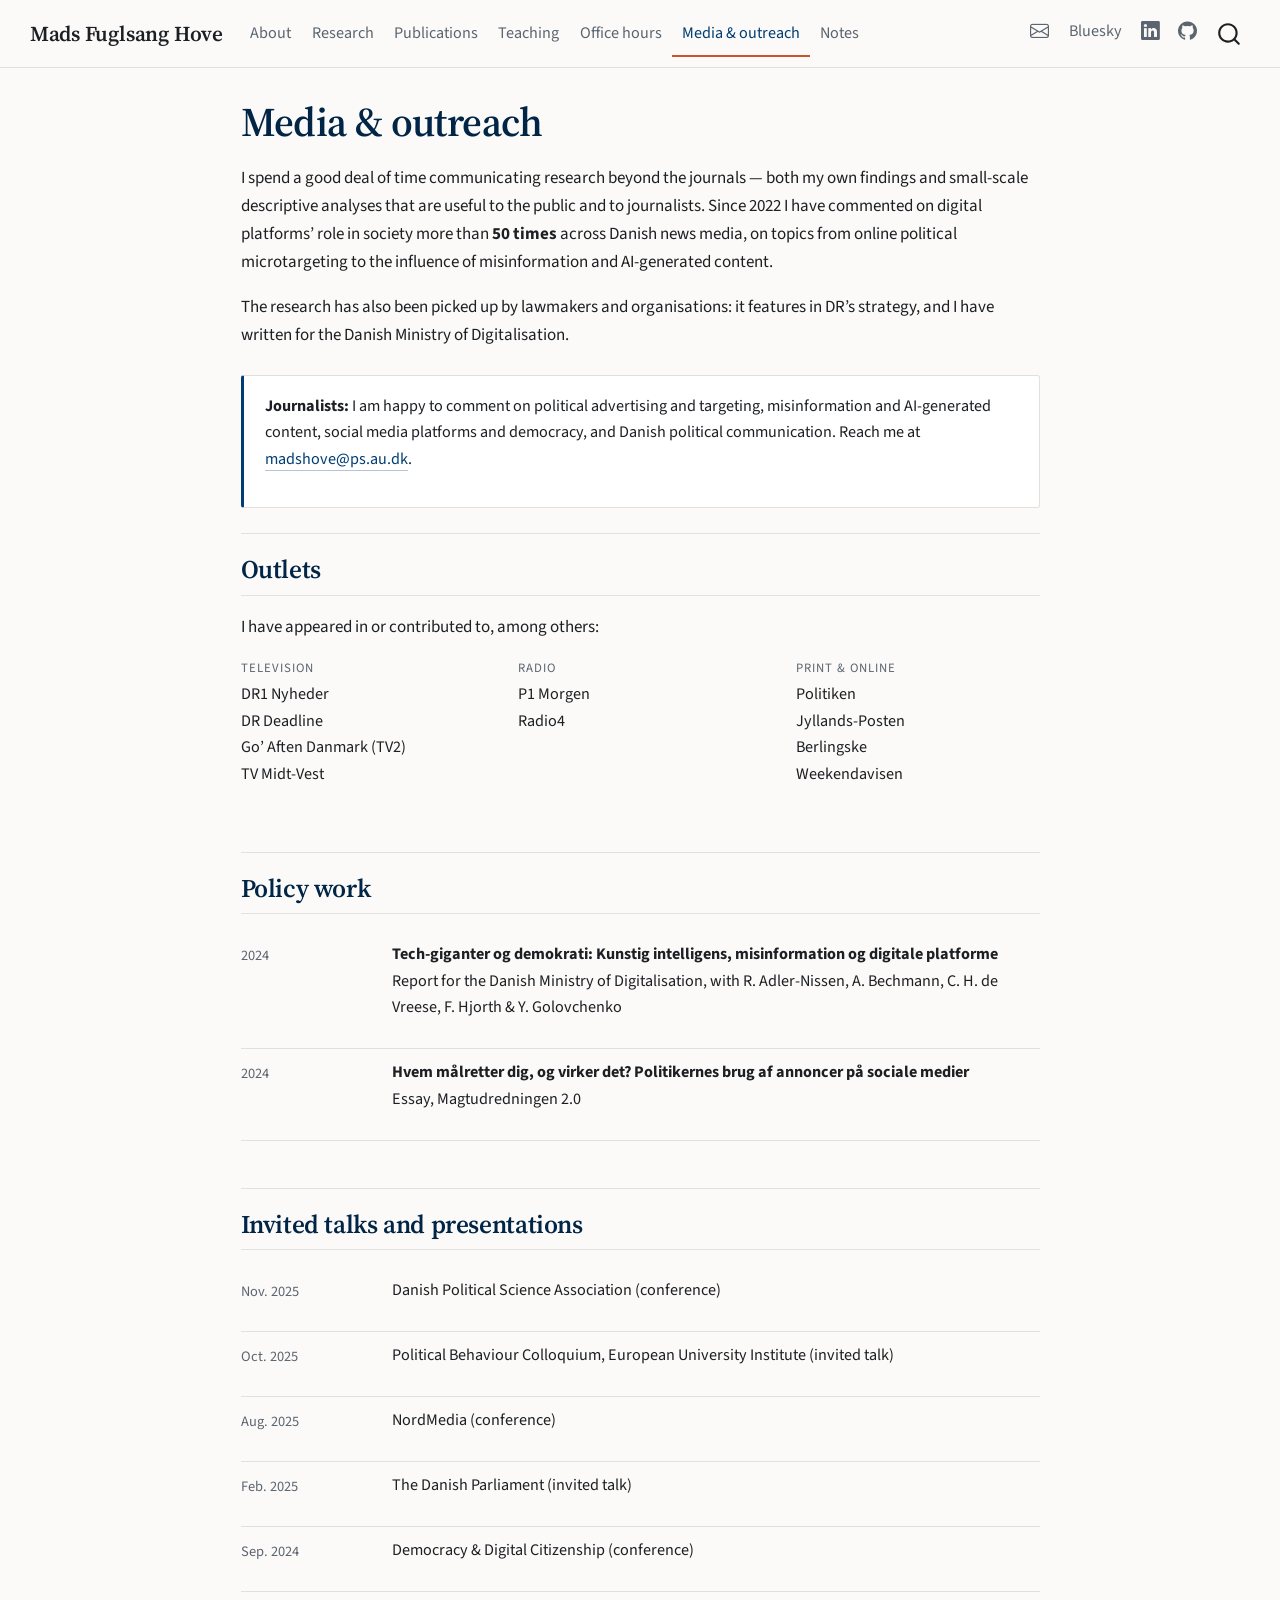
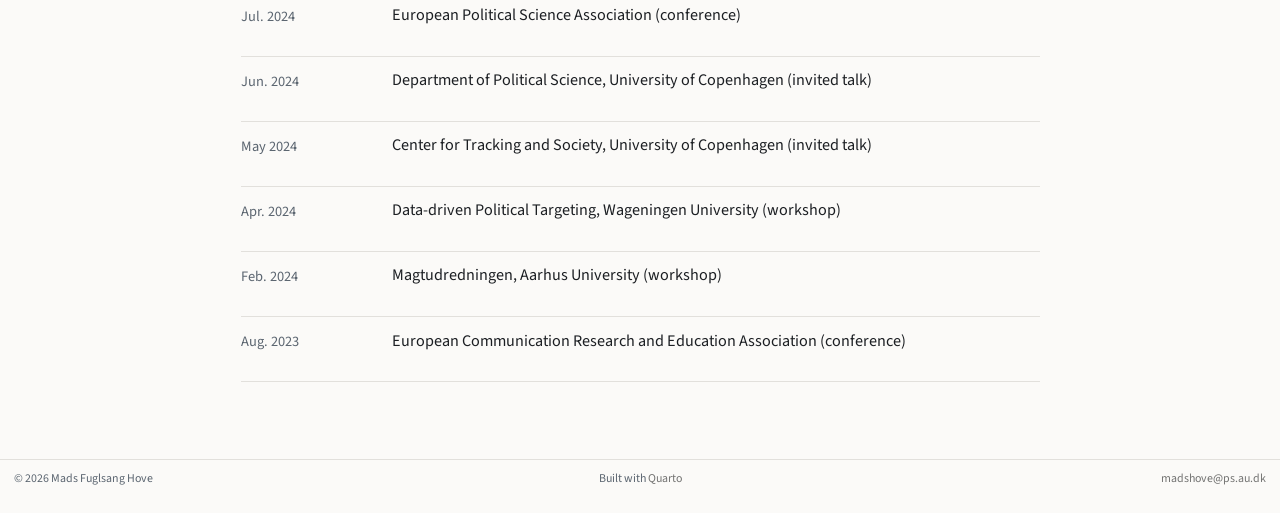
==== media.html @ 94768b64 "Built site for gh-pages" ====
<!DOCTYPE html>
<html xmlns="http://www.w3.org/1999/xhtml" lang="en" xml:lang="en"><head>

<meta charset="utf-8">
<meta name="generator" content="quarto-1.10.18">

<meta name="viewport" content="width=device-width, initial-scale=1.0, user-scalable=yes">


<title>Media &amp; outreach — Mads Fuglsang Hove – Mads Fuglsang Hove</title>
<style>
/* Default styles provided by pandoc.
** See https://pandoc.org/MANUAL.html#variables-for-html for config info.
*/
span.smallcaps{font-variant: small-caps;}
div.columns{display: flex; gap: 1.5em;}
div.column{flex: auto;}
@media screen {
div.columns{gap: min(4vw, 1.5em);}
div.column{overflow-x: auto;}
}
div.hanging-indent{margin-left: 1.5em; text-indent: -1.5em;}
ul.task-list{list-style: none;}
ul.task-list li input[type="checkbox"] {
  width: 0.8em;
  margin: 0 0.8em 0.2em -1em; /* quarto-specific, see https://github.com/quarto-dev/quarto-cli/issues/4556 */ 
  vertical-align: middle;
}
</style>


<script src="site_libs/quarto-nav/quarto-nav.js"></script>
<script src="site_libs/clipboard/clipboard.min.js"></script>
<script src="site_libs/quarto-search/autocomplete.umd.js"></script>
<script src="site_libs/quarto-search/fuse.min.js"></script>
<script src="site_libs/quarto-search/quarto-search.js"></script>
<meta name="quarto:offset" content="./">
<link href="./images/favicon.png" rel="icon" type="image/png">
<script src="site_libs/quarto-html/quarto.js" type="module"></script>
<script src="site_libs/quarto-html/tabsets/tabsets.js" type="module"></script>
<script src="site_libs/quarto-html/popper.min.js"></script>
<script src="site_libs/quarto-html/tippy.umd.min.js"></script>
<script src="site_libs/quarto-html/anchor.min.js"></script>
<link href="site_libs/quarto-html/tippy.css" rel="stylesheet">
<link href="site_libs/quarto-html/quarto-syntax-highlighting-64a204ab8560d761af7679ceaba22944.css" rel="stylesheet" id="quarto-text-highlighting-styles">
<script src="site_libs/bootstrap/bootstrap.min.js"></script>
<link href="site_libs/bootstrap/bootstrap-icons.css" rel="stylesheet">
<link href="site_libs/bootstrap/bootstrap-c7b599bad0e9b92f7ecde0912f3d5318.min.css" rel="stylesheet" append-hash="true" id="quarto-bootstrap" data-mode="light">
<script id="quarto-search-options" type="application/json">{
  "location": "navbar",
  "copy-button": false,
  "collapse-after": 3,
  "panel-placement": "end",
  "type": "overlay",
  "limit": 50,
  "keyboard-shortcut": [
    "f",
    "/",
    "s"
  ],
  "show-item-context": false,
  "language": {
    "search-no-results-text": "No results",
    "search-matching-documents-text": "matching documents",
    "search-copy-link-title": "Copy link to search",
    "search-hide-matches-text": "Hide additional matches",
    "search-more-match-text": "more match in this document",
    "search-more-matches-text": "more matches in this document",
    "search-clear-button-title": "Clear",
    "search-text-placeholder": "",
    "search-detached-cancel-button-title": "Cancel",
    "search-submit-button-title": "Submit",
    "search-label": "Search"
  }
}</script>
<style>html{ scroll-behavior: smooth; }</style>


<meta property="og:title" content="Media &amp; outreach — Mads Fuglsang Hove">
<meta property="og:description" content="Assistant Professor of Political Science at Aarhus University, studying how digital media affects contemporary democracy.">
<meta property="og:site_name" content="Mads Fuglsang Hove">
<meta name="twitter:title" content="Media &amp; outreach — Mads Fuglsang Hove">
<meta name="twitter:description" content="Assistant Professor of Political Science at Aarhus University, studying how digital media affects contemporary democracy.">
<meta name="twitter:card" content="summary">
</head>

<body class="nav-fixed fullcontent quarto-light">

<div id="quarto-search-results"></div>
  <header id="quarto-header" class="headroom fixed-top">
    <nav class="navbar navbar-expand-lg " data-bs-theme="dark">
      <div class="navbar-container container-fluid">
      <div class="navbar-brand-container mx-auto">
    <a class="navbar-brand" href="./index.html">
    <span class="navbar-title">Mads Fuglsang Hove</span>
    </a>
  </div>
            <div id="quarto-search" class="" title="Search"></div>
          <button class="navbar-toggler" type="button" data-bs-toggle="collapse" data-bs-target="#navbarCollapse" aria-controls="navbarCollapse" role="menu" aria-expanded="false" aria-label="Toggle navigation" onclick="if (window.quartoToggleHeadroom) { window.quartoToggleHeadroom(); }">
  <span class="navbar-toggler-icon"></span>
</button>
          <div class="collapse navbar-collapse" id="navbarCollapse">
            <ul class="navbar-nav navbar-nav-scroll me-auto">
  <li class="nav-item">
    <a class="nav-link" href="./index.html"> 
<span class="menu-text">About</span></a>
  </li>  
  <li class="nav-item">
    <a class="nav-link" href="./research.html"> 
<span class="menu-text">Research</span></a>
  </li>  
  <li class="nav-item">
    <a class="nav-link" href="./publications.html"> 
<span class="menu-text">Publications</span></a>
  </li>  
  <li class="nav-item">
    <a class="nav-link" href="./teaching.html"> 
<span class="menu-text">Teaching</span></a>
  </li>  
  <li class="nav-item">
    <a class="nav-link" href="./office-hours.html"> 
<span class="menu-text">Office hours</span></a>
  </li>  
  <li class="nav-item">
    <a class="nav-link active" href="./media.html" aria-current="page"> 
<span class="menu-text">Media &amp; outreach</span></a>
  </li>  
  <li class="nav-item">
    <a class="nav-link" href="./blog/index.html"> 
<span class="menu-text">Notes</span></a>
  </li>  
</ul>
            <ul class="navbar-nav navbar-nav-scroll ms-auto">
  <li class="nav-item compact">
    <a class="nav-link" href="mailto:madshove@ps.au.dk"> <i class="bi bi-envelope" role="img" aria-label="Email">
</i> 
<span class="menu-text"></span></a>
  </li>  
  <li class="nav-item">
    <a class="nav-link" href="https://bsky.app/profile/madshovethy.bsky.social"> 
<span class="menu-text">Bluesky</span></a>
  </li>  
  <li class="nav-item compact">
    <a class="nav-link" href="https://www.linkedin.com/in/mads-hove-0b5337112/"> <i class="bi bi-linkedin" role="img" aria-label="LinkedIn">
</i> 
<span class="menu-text"></span></a>
  </li>  
  <li class="nav-item compact">
    <a class="nav-link" href="https://github.com/madshove-thy"> <i class="bi bi-github" role="img" aria-label="GitHub">
</i> 
<span class="menu-text"></span></a>
  </li>  
</ul>
          </div> <!-- /navcollapse -->
            <div class="quarto-navbar-tools">
</div>
      </div> <!-- /container-fluid -->
    </nav>
</header>
<!-- content -->
<div id="quarto-content" class="quarto-container page-columns page-rows-contents page-layout-article page-navbar">
<!-- sidebar -->
<!-- margin-sidebar -->
    
<!-- main -->
<main class="content" id="quarto-document-content">

<header id="title-block-header" class="quarto-title-block default">
<div class="quarto-title">
<h1 class="title">Media &amp; outreach</h1>
</div>



<div class="quarto-title-meta">

    
  
    
  </div>
  


</header>


<p>I spend a good deal of time communicating research beyond the journals — both my own findings and small-scale descriptive analyses that are useful to the public and to journalists. Since 2022 I have commented on digital platforms’ role in society more than <strong>50 times</strong> across Danish news media, on topics from online political microtargeting to the influence of misinformation and AI-generated content.</p>
<p>The research has also been picked up by lawmakers and organisations: it features in DR’s strategy, and I have written for the Danish Ministry of Digitalisation.</p>
<div class="note-box">
<p><strong>Journalists:</strong> I am happy to comment on political advertising and targeting, misinformation and AI-generated content, social media platforms and democracy, and Danish political communication. Reach me at <a href="mailto:madshove@ps.au.dk">madshove@ps.au.dk</a>.</p>
</div>
<section id="outlets" class="level2">
<h2 class="anchored" data-anchor-id="outlets">Outlets</h2>
<p>I have appeared in or contributed to, among others:</p>
<div class="contact-grid">
<div>
<p><span class="label">Television</span> DR1 Nyheder<br> DR Deadline<br> Go’ Aften Danmark (TV2)<br> TV Midt-Vest</p>
</div>
<div>
<p><span class="label">Radio</span> P1 Morgen<br> Radio4</p>
</div>
<div>
<p><span class="label">Print &amp; online</span> Politiken<br> Jyllands-Posten<br> Berlingske<br> Weekendavisen</p>
</div>
</div>
<!-- TODO: if you want individual pieces listed, add them here as .entry blocks:

::: {.entry}
::: {.entry-date}
Feb. 2026
:::
::: {}
[Headline of the piece](https://example.com) — *Politiken*
:::
:::

-->
</section>
<section id="policy-work" class="level2">
<h2 class="anchored" data-anchor-id="policy-work">Policy work</h2>
<div class="entry">
<div class="entry-date">
<p>2024</p>
</div>
<div>
<p><strong>Tech-giganter og demokrati: Kunstig intelligens, misinformation og digitale platforme</strong><br> <span class="pub-authors">Report for the Danish Ministry of Digitalisation, with R. Adler-Nissen, A. Bechmann, C. H. de Vreese, F. Hjorth &amp; Y. Golovchenko</span></p>
</div>
</div>
<div class="entry">
<div class="entry-date">
<p>2024</p>
</div>
<div>
<p><strong>Hvem målretter dig, og virker det? Politikernes brug af annoncer på sociale medier</strong><br> <span class="pub-authors">Essay, Magtudredningen 2.0</span></p>
</div>
</div>
</section>
<section id="invited-talks-and-presentations" class="level2">
<h2 class="anchored" data-anchor-id="invited-talks-and-presentations">Invited talks and presentations</h2>
<div class="entry">
<div class="entry-date">
<p>Nov.&nbsp;2025</p>
</div>
<div>
<p>Danish Political Science Association <span class="pub-authors">(conference)</span></p>
</div>
</div>
<div class="entry">
<div class="entry-date">
<p>Oct.&nbsp;2025</p>
</div>
<div>
<p>Political Behaviour Colloquium, European University Institute <span class="pub-authors">(invited talk)</span></p>
</div>
</div>
<div class="entry">
<div class="entry-date">
<p>Aug.&nbsp;2025</p>
</div>
<div>
<p>NordMedia <span class="pub-authors">(conference)</span></p>
</div>
</div>
<div class="entry">
<div class="entry-date">
<p>Feb.&nbsp;2025</p>
</div>
<div>
<p>The Danish Parliament <span class="pub-authors">(invited talk)</span></p>
</div>
</div>
<div class="entry">
<div class="entry-date">
<p>Sep.&nbsp;2024</p>
</div>
<div>
<p>Democracy &amp; Digital Citizenship <span class="pub-authors">(conference)</span></p>
</div>
</div>
<div class="entry">
<div class="entry-date">
<p>Jul.&nbsp;2024</p>
</div>
<div>
<p>European Political Science Association <span class="pub-authors">(conference)</span></p>
</div>
</div>
<div class="entry">
<div class="entry-date">
<p>Jun.&nbsp;2024</p>
</div>
<div>
<p>Department of Political Science, University of Copenhagen <span class="pub-authors">(invited talk)</span></p>
</div>
</div>
<div class="entry">
<div class="entry-date">
<p>May 2024</p>
</div>
<div>
<p>Center for Tracking and Society, University of Copenhagen <span class="pub-authors">(invited talk)</span></p>
</div>
</div>
<div class="entry">
<div class="entry-date">
<p>Apr.&nbsp;2024</p>
</div>
<div>
<p>Data-driven Political Targeting, Wageningen University <span class="pub-authors">(workshop)</span></p>
</div>
</div>
<div class="entry">
<div class="entry-date">
<p>Feb.&nbsp;2024</p>
</div>
<div>
<p>Magtudredningen, Aarhus University <span class="pub-authors">(workshop)</span></p>
</div>
</div>
<div class="entry">
<div class="entry-date">
<p>Aug.&nbsp;2023</p>
</div>
<div>
<p>European Communication Research and Education Association <span class="pub-authors">(conference)</span></p>
</div>
</div>


</section>

</main> <!-- /main -->
<script id="quarto-html-after-body" type="application/javascript">
  window.document.addEventListener("DOMContentLoaded", function (event) {
    const icon = "";
    const anchorJS = new window.AnchorJS();
    anchorJS.options = {
      placement: 'right',
      icon: icon
    };
    anchorJS.add('.anchored');
    const isCodeAnnotation = (el) => {
      for (const clz of el.classList) {
        if (clz.startsWith('code-annotation-')) {                     
          return true;
        }
      }
      return false;
    }
    const onCopySuccess = function(e) {
      // button target
      const button = e.trigger;
      // don't keep focus
      button.blur();
      // flash "checked"
      button.classList.add('code-copy-button-checked');
      var currentTitle = button.getAttribute("title");
      button.setAttribute("title", "Copied!");
      let tooltip;
      if (window.bootstrap) {
        button.setAttribute("data-bs-toggle", "tooltip");
        button.setAttribute("data-bs-placement", "left");
        button.setAttribute("data-bs-title", "Copied!");
        tooltip = new bootstrap.Tooltip(button, 
          { trigger: "manual", 
            customClass: "code-copy-button-tooltip",
            offset: [0, -8]});
        tooltip.show();    
      }
      setTimeout(function() {
        if (tooltip) {
          tooltip.hide();
          button.removeAttribute("data-bs-title");
          button.removeAttribute("data-bs-toggle");
          button.removeAttribute("data-bs-placement");
        }
        button.setAttribute("title", currentTitle);
        button.classList.remove('code-copy-button-checked');
      }, 1000);
      // clear code selection
      e.clearSelection();
    }
    const getTextToCopy = function(trigger) {
      const outerScaffold = trigger.parentElement.cloneNode(true);
      const codeEl = outerScaffold.querySelector('code');
      for (const childEl of codeEl.children) {
        if (isCodeAnnotation(childEl)) {
          childEl.remove();
        }
      }
      return codeEl.innerText;
    }
    const clipboard = new window.ClipboardJS('.code-copy-button:not([data-in-quarto-modal])', {
      text: getTextToCopy
    });
    clipboard.on('success', onCopySuccess);
    if (window.document.getElementById('quarto-embedded-source-code-modal')) {
      const clipboardModal = new window.ClipboardJS('.code-copy-button[data-in-quarto-modal]', {
        text: getTextToCopy,
        container: window.document.getElementById('quarto-embedded-source-code-modal')
      });
      clipboardModal.on('success', onCopySuccess);
    }
      var localhostRegex = new RegExp(/^(?:http|https):\/\/localhost\:?[0-9]*\//);
      var mailtoRegex = new RegExp(/^mailto:/);
        var filterRegex = new RegExp("https:\/\/madshove-thy\.github\.io");
      var isInternal = (href) => {
          return filterRegex.test(href) || localhostRegex.test(href) || mailtoRegex.test(href);
      }
      // Inspect non-navigation links and adorn them if external
     var links = window.document.querySelectorAll('a[href]:not(.nav-link):not(.navbar-brand):not(.toc-action):not(.sidebar-link):not(.sidebar-item-toggle):not(.pagination-link):not(.no-external):not([aria-hidden]):not(.dropdown-item):not(.quarto-navigation-tool):not(.about-link)');
      for (var i=0; i<links.length; i++) {
        const link = links[i];
        if (!isInternal(link.href)) {
          // undo the damage that might have been done by quarto-nav.js in the case of
          // links that we want to consider external
          if (link.dataset.originalHref !== undefined) {
            link.href = link.dataset.originalHref;
          }
            // target, if specified
            link.setAttribute("target", "_blank");
            if (link.getAttribute("rel") === null) {
              link.setAttribute("rel", "noopener");
            }
        }
      }
    function tippyHover(el, contentFn, onTriggerFn, onUntriggerFn) {
      const config = {
        allowHTML: true,
        maxWidth: 500,
        delay: 100,
        arrow: false,
        appendTo: function(el) {
            return el.parentElement;
        },
        interactive: true,
        interactiveBorder: 10,
        theme: 'quarto',
        placement: 'bottom-start',
      };
      if (contentFn) {
        config.content = contentFn;
      }
      if (onTriggerFn) {
        config.onTrigger = onTriggerFn;
      }
      if (onUntriggerFn) {
        config.onUntrigger = onUntriggerFn;
      }
      window.tippy(el, config); 
    }
    const noterefs = window.document.querySelectorAll('a[role="doc-noteref"]');
    for (var i=0; i<noterefs.length; i++) {
      const ref = noterefs[i];
      tippyHover(ref, function() {
        // use id or data attribute instead here
        let href = ref.getAttribute('data-footnote-href') || ref.getAttribute('href');
        try { href = new URL(href).hash; } catch {}
        const id = href.replace(/^#\/?/, "");
        const note = window.document.getElementById(id);
        if (note) {
          return note.innerHTML;
        } else {
          return "";
        }
      });
    }
    const xrefs = window.document.querySelectorAll('a.quarto-xref');
    const processXRef = (id, note) => {
      // Strip column container classes
      const stripColumnClz = (el) => {
        el.classList.remove("page-full", "page-columns");
        if (el.children) {
          for (const child of el.children) {
            stripColumnClz(child);
          }
        }
      }
      stripColumnClz(note)
      if (id === null || id.startsWith('sec-')) {
        // Special case sections, only their first couple elements
        const container = document.createElement("div");
        if (note.children && note.children.length > 2) {
          container.appendChild(note.children[0].cloneNode(true));
          for (let i = 1; i < note.children.length; i++) {
            const child = note.children[i];
            if (child.tagName === "P" && child.innerText === "") {
              continue;
            } else {
              container.appendChild(child.cloneNode(true));
              break;
            }
          }
          if (window.Quarto?.typesetMath) {
            window.Quarto.typesetMath(container);
          }
          return container.innerHTML
        } else {
          if (window.Quarto?.typesetMath) {
            window.Quarto.typesetMath(note);
          }
          return note.innerHTML;
        }
      } else {
        // Remove any anchor links if they are present
        const anchorLink = note.querySelector('a.anchorjs-link');
        if (anchorLink) {
          anchorLink.remove();
        }
        if (window.Quarto?.typesetMath) {
          window.Quarto.typesetMath(note);
        }
        if (note.classList.contains("callout")) {
          return note.outerHTML;
        } else {
          return note.innerHTML;
        }
      }
    }
    for (var i=0; i<xrefs.length; i++) {
      const xref = xrefs[i];
      tippyHover(xref, undefined, function(instance) {
        instance.disable();
        let url = xref.getAttribute('href');
        let hash = undefined; 
        if (url.startsWith('#')) {
          hash = url;
        } else {
          try { hash = new URL(url).hash; } catch {}
        }
        if (hash) {
          const id = hash.replace(/^#\/?/, "");
          const note = window.document.getElementById(id);
          if (note !== null) {
            try {
              const html = processXRef(id, note.cloneNode(true));
              instance.setContent(html);
            } finally {
              instance.enable();
              instance.show();
            }
          } else {
            // See if we can fetch this
            fetch(url.split('#')[0])
            .then(res => res.text())
            .then(html => {
              const parser = new DOMParser();
              const htmlDoc = parser.parseFromString(html, "text/html");
              const note = htmlDoc.getElementById(id);
              if (note !== null) {
                const html = processXRef(id, note);
                instance.setContent(html);
              } 
            }).finally(() => {
              instance.enable();
              instance.show();
            });
          }
        } else {
          // See if we can fetch a full url (with no hash to target)
          // This is a special case and we should probably do some content thinning / targeting
          fetch(url)
          .then(res => res.text())
          .then(html => {
            const parser = new DOMParser();
            const htmlDoc = parser.parseFromString(html, "text/html");
            const note = htmlDoc.querySelector('main.content');
            if (note !== null) {
              // This should only happen for chapter cross references
              // (since there is no id in the URL)
              // remove the first header
              if (note.children.length > 0 && note.children[0].tagName === "HEADER") {
                note.children[0].remove();
              }
              const html = processXRef(null, note);
              instance.setContent(html);
            } 
          }).finally(() => {
            instance.enable();
            instance.show();
          });
        }
      }, function(instance) {
      });
    }
        let selectedAnnoteEl;
        const selectorForAnnotation = ( cell, annotation) => {
          let cellAttr = 'data-code-cell="' + cell + '"';
          let lineAttr = 'data-code-annotation="' +  annotation + '"';
          const selector = 'span[' + cellAttr + '][' + lineAttr + ']';
          return selector;
        }
        const selectCodeLines = (annoteEl) => {
          const doc = window.document;
          const targetCell = annoteEl.getAttribute("data-target-cell");
          const targetAnnotation = annoteEl.getAttribute("data-target-annotation");
          const annoteSpan = window.document.querySelector(selectorForAnnotation(targetCell, targetAnnotation));
          const lines = annoteSpan.getAttribute("data-code-lines").split(",");
          const lineIds = lines.map((line) => {
            return targetCell + "-" + line;
          })
          let top = null;
          let height = null;
          let parent = null;
          if (lineIds.length > 0) {
              //compute the position of the single el (top and bottom and make a div)
              const el = window.document.getElementById(lineIds[0]);
              top = el.offsetTop;
              height = el.offsetHeight;
              parent = el.parentElement.parentElement;
            if (lineIds.length > 1) {
              const lastEl = window.document.getElementById(lineIds[lineIds.length - 1]);
              const bottom = lastEl.offsetTop + lastEl.offsetHeight;
              height = bottom - top;
            }
            if (top !== null && height !== null && parent !== null) {
              // cook up a div (if necessary) and position it 
              let div = window.document.getElementById("code-annotation-line-highlight");
              if (div === null) {
                div = window.document.createElement("div");
                div.setAttribute("id", "code-annotation-line-highlight");
                div.style.position = 'absolute';
                parent.appendChild(div);
              }
              div.style.top = top - 2 + "px";
              div.style.height = height + 4 + "px";
              div.style.left = 0;
              let gutterDiv = window.document.getElementById("code-annotation-line-highlight-gutter");
              if (gutterDiv === null) {
                gutterDiv = window.document.createElement("div");
                gutterDiv.setAttribute("id", "code-annotation-line-highlight-gutter");
                gutterDiv.style.position = 'absolute';
                const codeCell = window.document.getElementById(targetCell);
                const gutter = codeCell.querySelector('.code-annotation-gutter');
                gutter.appendChild(gutterDiv);
              }
              gutterDiv.style.top = top - 2 + "px";
              gutterDiv.style.height = height + 4 + "px";
            }
            selectedAnnoteEl = annoteEl;
          }
        };
        const unselectCodeLines = () => {
          const elementsIds = ["code-annotation-line-highlight", "code-annotation-line-highlight-gutter"];
          elementsIds.forEach((elId) => {
            const div = window.document.getElementById(elId);
            if (div) {
              div.remove();
            }
          });
          selectedAnnoteEl = undefined;
        };
          // Handle positioning of the toggle
      window.addEventListener(
        "resize",
        throttle(() => {
          elRect = undefined;
          if (selectedAnnoteEl) {
            selectCodeLines(selectedAnnoteEl);
          }
        }, 10)
      );
      function throttle(fn, ms) {
      let throttle = false;
      let timer;
        return (...args) => {
          if(!throttle) { // first call gets through
              fn.apply(this, args);
              throttle = true;
          } else { // all the others get throttled
              if(timer) clearTimeout(timer); // cancel #2
              timer = setTimeout(() => {
                fn.apply(this, args);
                timer = throttle = false;
              }, ms);
          }
        };
      }
        // Attach click handler to the DT
        const annoteDls = window.document.querySelectorAll('dt[data-target-cell]');
        for (const annoteDlNode of annoteDls) {
          annoteDlNode.addEventListener('click', (event) => {
            const clickedEl = event.target;
            if (clickedEl !== selectedAnnoteEl) {
              unselectCodeLines();
              const activeEl = window.document.querySelector('dt[data-target-cell].code-annotation-active');
              if (activeEl) {
                activeEl.classList.remove('code-annotation-active');
              }
              selectCodeLines(clickedEl);
              clickedEl.classList.add('code-annotation-active');
            } else {
              // Unselect the line
              unselectCodeLines();
              clickedEl.classList.remove('code-annotation-active');
            }
          });
        }
    const findCites = (el) => {
      const parentEl = el.parentElement;
      if (parentEl) {
        const cites = parentEl.dataset.cites;
        if (cites) {
          return {
            el,
            cites: cites.split(' ')
          };
        } else {
          return findCites(el.parentElement)
        }
      } else {
        return undefined;
      }
    };
    var bibliorefs = window.document.querySelectorAll('a[role="doc-biblioref"]');
    for (var i=0; i<bibliorefs.length; i++) {
      const ref = bibliorefs[i];
      const citeInfo = findCites(ref);
      if (citeInfo) {
        tippyHover(citeInfo.el, function() {
          var popup = window.document.createElement('div');
          citeInfo.cites.forEach(function(cite) {
            var citeDiv = window.document.createElement('div');
            citeDiv.classList.add('hanging-indent');
            citeDiv.classList.add('csl-entry');
            var biblioDiv = window.document.getElementById('ref-' + cite);
            if (biblioDiv) {
              citeDiv.innerHTML = biblioDiv.innerHTML;
            }
            popup.appendChild(citeDiv);
          });
          return popup.innerHTML;
        });
      }
    }
  });
  </script>
</div> <!-- /content -->
<footer class="footer">
  <div class="nav-footer">
    <div class="nav-footer-left">
<p>© 2026 Mads Fuglsang Hove</p>
</div>   
    <div class="nav-footer-center">
<p>Built with <a href="https://quarto.org">Quarto</a></p>
</div>
    <div class="nav-footer-right">
<p><a href="mailto:madshove@ps.au.dk">madshove@ps.au.dk</a></p>
</div>
  </div>
</footer>




<script src="site_libs/quarto-html/zenscroll-min.js"></script>
</body></html>
---- site_libs/quarto-html/tippy.css ----
.tippy-box[data-animation=fade][data-state=hidden]{opacity:0}[data-tippy-root]{max-width:calc(100vw - 10px)}.tippy-box{position:relative;background-color:#333;color:#fff;border-radius:4px;font-size:14px;line-height:1.4;white-space:normal;outline:0;transition-property:transform,visibility,opacity}.tippy-box[data-placement^=top]>.tippy-arrow{bottom:0}.tippy-box[data-placement^=top]>.tippy-arrow:before{bottom:-7px;left:0;border-width:8px 8px 0;border-top-color:initial;transform-origin:center top}.tippy-box[data-placement^=bottom]>.tippy-arrow{top:0}.tippy-box[data-placement^=bottom]>.tippy-arrow:before{top:-7px;left:0;border-width:0 8px 8px;border-bottom-color:initial;transform-origin:center bottom}.tippy-box[data-placement^=left]>.tippy-arrow{right:0}.tippy-box[data-placement^=left]>.tippy-arrow:before{border-width:8px 0 8px 8px;border-left-color:initial;right:-7px;transform-origin:center left}.tippy-box[data-placement^=right]>.tippy-arrow{left:0}.tippy-box[data-placement^=right]>.tippy-arrow:before{left:-7px;border-width:8px 8px 8px 0;border-right-color:initial;transform-origin:center right}.tippy-box[data-inertia][data-state=visible]{transition-timing-function:cubic-bezier(.54,1.5,.38,1.11)}.tippy-arrow{width:16px;height:16px;color:#333}.tippy-arrow:before{content:"";position:absolute;border-color:transparent;border-style:solid}.tippy-content{position:relative;padding:5px 9px;z-index:1}
---- site_libs/quarto-html/quarto-syntax-highlighting-64a204ab8560d761af7679ceaba22944.css ----
/* quarto syntax highlight colors */
:root {
  --quarto-hl-ot-color: #003B4F;
  --quarto-hl-at-color: #657422;
  --quarto-hl-ss-color: #20794D;
  --quarto-hl-an-color: #5E5E5E;
  --quarto-hl-fu-color: #4758AB;
  --quarto-hl-st-color: #20794D;
  --quarto-hl-cf-color: #003B4F;
  --quarto-hl-op-color: #5E5E5E;
  --quarto-hl-er-color: #AD0000;
  --quarto-hl-bn-color: #AD0000;
  --quarto-hl-al-color: #AD0000;
  --quarto-hl-va-color: #111111;
  --quarto-hl-bu-color: inherit;
  --quarto-hl-ex-color: inherit;
  --quarto-hl-pp-color: #AD0000;
  --quarto-hl-in-color: #5E5E5E;
  --quarto-hl-vs-color: #20794D;
  --quarto-hl-wa-color: #5E5E5E;
  --quarto-hl-do-color: #5E5E5E;
  --quarto-hl-im-color: #00769E;
  --quarto-hl-ch-color: #20794D;
  --quarto-hl-dt-color: #AD0000;
  --quarto-hl-fl-color: #AD0000;
  --quarto-hl-co-color: #5E5E5E;
  --quarto-hl-cv-color: #5E5E5E;
  --quarto-hl-cn-color: #8f5902;
  --quarto-hl-sc-color: #5E5E5E;
  --quarto-hl-dv-color: #AD0000;
  --quarto-hl-kw-color: #003B4F;
}

/* other quarto variables */
:root {
  --quarto-font-monospace: SFMono-Regular, Menlo, Monaco, Consolas, "Liberation Mono", "Courier New", monospace;
}

/* syntax highlight based on Pandoc's rules */
pre > code.sourceCode > span {
  color: #003B4F;
}

code.sourceCode > span {
  color: #003B4F;
}

div.sourceCode,
div.sourceCode pre.sourceCode {
  color: #003B4F;
}

/* Normal */
code span {
  color: #003B4F;
}

/* Alert */
code span.al {
  color: #AD0000;
  font-style: inherit;
}

/* Annotation */
code span.an {
  color: #5E5E5E;
  font-style: inherit;
}

/* Attribute */
code span.at {
  color: #657422;
  font-style: inherit;
}

/* BaseN */
code span.bn {
  color: #AD0000;
  font-style: inherit;
}

/* BuiltIn */
code span.bu {
  font-style: inherit;
}

/* ControlFlow */
code span.cf {
  color: #003B4F;
  font-weight: bold;
  font-style: inherit;
}

/* Char */
code span.ch {
  color: #20794D;
  font-style: inherit;
}

/* Constant */
code span.cn {
  color: #8f5902;
  font-style: inherit;
}

/* Comment */
code span.co {
  color: #5E5E5E;
  font-style: inherit;
}

/* CommentVar */
code span.cv {
  color: #5E5E5E;
  font-style: italic;
}

/* Documentation */
code span.do {
  color: #5E5E5E;
  font-style: italic;
}

/* DataType */
code span.dt {
  color: #AD0000;
  font-style: inherit;
}

/* DecVal */
code span.dv {
  color: #AD0000;
  font-style: inherit;
}

/* Error */
code span.er {
  color: #AD0000;
  font-style: inherit;
}

/* Extension */
code span.ex {
  font-style: inherit;
}

/* Float */
code span.fl {
  color: #AD0000;
  font-style: inherit;
}

/* Function */
code span.fu {
  color: #4758AB;
  font-style: inherit;
}

/* Import */
code span.im {
  color: #00769E;
  font-style: inherit;
}

/* Information */
code span.in {
  color: #5E5E5E;
  font-style: inherit;
}

/* Keyword */
code span.kw {
  color: #003B4F;
  font-weight: bold;
  font-style: inherit;
}

/* Operator */
code span.op {
  color: #5E5E5E;
  font-style: inherit;
}

/* Other */
code span.ot {
  color: #003B4F;
  font-style: inherit;
}

/* Preprocessor */
code span.pp {
  color: #AD0000;
  font-style: inherit;
}

/* SpecialChar */
code span.sc {
  color: #5E5E5E;
  font-style: inherit;
}

/* SpecialString */
code span.ss {
  color: #20794D;
  font-style: inherit;
}

/* String */
code span.st {
  color: #20794D;
  font-style: inherit;
}

/* Variable */
code span.va {
  color: #111111;
  font-style: inherit;
}

/* VerbatimString */
code span.vs {
  color: #20794D;
  font-style: inherit;
}

/* Warning */
code span.wa {
  color: #5E5E5E;
  font-style: italic;
}

.prevent-inlining {
  content: "</";
}

/*# sourceMappingURL=9d8d5bb603a83b8298b89080a598c93b.css.map */
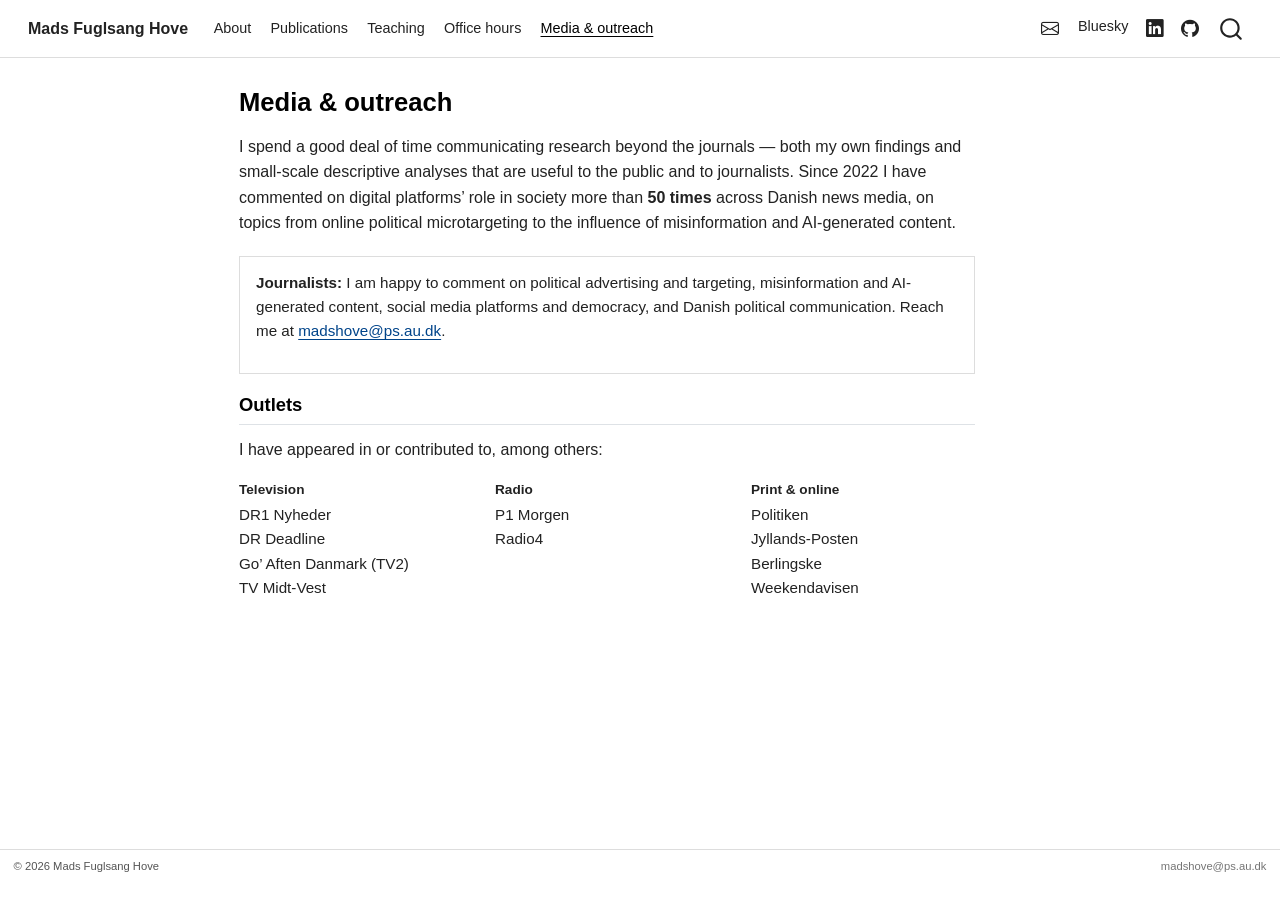
==== commit cd3d1c45: "Built site for gh-pages" ====
--- a/media.html
+++ b/media.html
@@ -40,12 +40,11 @@
 <script src="site_libs/quarto-html/tabsets/tabsets.js" type="module"></script>
 <script src="site_libs/quarto-html/popper.min.js"></script>
 <script src="site_libs/quarto-html/tippy.umd.min.js"></script>
-<script src="site_libs/quarto-html/anchor.min.js"></script>
 <link href="site_libs/quarto-html/tippy.css" rel="stylesheet">
 <link href="site_libs/quarto-html/quarto-syntax-highlighting-64a204ab8560d761af7679ceaba22944.css" rel="stylesheet" id="quarto-text-highlighting-styles">
 <script src="site_libs/bootstrap/bootstrap.min.js"></script>
 <link href="site_libs/bootstrap/bootstrap-icons.css" rel="stylesheet">
-<link href="site_libs/bootstrap/bootstrap-c7b599bad0e9b92f7ecde0912f3d5318.min.css" rel="stylesheet" append-hash="true" id="quarto-bootstrap" data-mode="light">
+<link href="site_libs/bootstrap/bootstrap-a7cc4b436ec2aa6d4a5761708c0faeff.min.css" rel="stylesheet" append-hash="true" id="quarto-bootstrap" data-mode="light">
 <script id="quarto-search-options" type="application/json">{
   "location": "navbar",
   "copy-button": false,
@@ -73,7 +72,6 @@
     "search-label": "Search"
   }
 }</script>
-<style>html{ scroll-behavior: smooth; }</style>
 
 
 <meta property="og:title" content="Media &amp; outreach — Mads Fuglsang Hove">
@@ -106,10 +104,6 @@
 <span class="menu-text">About</span></a>
   </li>  
   <li class="nav-item">
-    <a class="nav-link" href="./research.html"> 
-<span class="menu-text">Research</span></a>
-  </li>  
-  <li class="nav-item">
     <a class="nav-link" href="./publications.html"> 
 <span class="menu-text">Publications</span></a>
   </li>  
@@ -124,10 +118,6 @@
   <li class="nav-item">
     <a class="nav-link active" href="./media.html" aria-current="page"> 
 <span class="menu-text">Media &amp; outreach</span></a>
-  </li>  
-  <li class="nav-item">
-    <a class="nav-link" href="./blog/index.html"> 
-<span class="menu-text">Notes</span></a>
   </li>  
 </ul>
             <ul class="navbar-nav navbar-nav-scroll ms-auto">
@@ -185,12 +175,11 @@
 
 
 <p>I spend a good deal of time communicating research beyond the journals — both my own findings and small-scale descriptive analyses that are useful to the public and to journalists. Since 2022 I have commented on digital platforms’ role in society more than <strong>50 times</strong> across Danish news media, on topics from online political microtargeting to the influence of misinformation and AI-generated content.</p>
-<p>The research has also been picked up by lawmakers and organisations: it features in DR’s strategy, and I have written for the Danish Ministry of Digitalisation.</p>
 <div class="note-box">
 <p><strong>Journalists:</strong> I am happy to comment on political advertising and targeting, misinformation and AI-generated content, social media platforms and democracy, and Danish political communication. Reach me at <a href="mailto:madshove@ps.au.dk">madshove@ps.au.dk</a>.</p>
 </div>
 <section id="outlets" class="level2">
-<h2 class="anchored" data-anchor-id="outlets">Outlets</h2>
+<h2 data-anchor-id="outlets">Outlets</h2>
 <p>I have appeared in or contributed to, among others:</p>
 <div class="contact-grid">
 <div>
@@ -215,116 +204,6 @@
 :::
 
 -->
-</section>
-<section id="policy-work" class="level2">
-<h2 class="anchored" data-anchor-id="policy-work">Policy work</h2>
-<div class="entry">
-<div class="entry-date">
-<p>2024</p>
-</div>
-<div>
-<p><strong>Tech-giganter og demokrati: Kunstig intelligens, misinformation og digitale platforme</strong><br> <span class="pub-authors">Report for the Danish Ministry of Digitalisation, with R. Adler-Nissen, A. Bechmann, C. H. de Vreese, F. Hjorth &amp; Y. Golovchenko</span></p>
-</div>
-</div>
-<div class="entry">
-<div class="entry-date">
-<p>2024</p>
-</div>
-<div>
-<p><strong>Hvem målretter dig, og virker det? Politikernes brug af annoncer på sociale medier</strong><br> <span class="pub-authors">Essay, Magtudredningen 2.0</span></p>
-</div>
-</div>
-</section>
-<section id="invited-talks-and-presentations" class="level2">
-<h2 class="anchored" data-anchor-id="invited-talks-and-presentations">Invited talks and presentations</h2>
-<div class="entry">
-<div class="entry-date">
-<p>Nov.&nbsp;2025</p>
-</div>
-<div>
-<p>Danish Political Science Association <span class="pub-authors">(conference)</span></p>
-</div>
-</div>
-<div class="entry">
-<div class="entry-date">
-<p>Oct.&nbsp;2025</p>
-</div>
-<div>
-<p>Political Behaviour Colloquium, European University Institute <span class="pub-authors">(invited talk)</span></p>
-</div>
-</div>
-<div class="entry">
-<div class="entry-date">
-<p>Aug.&nbsp;2025</p>
-</div>
-<div>
-<p>NordMedia <span class="pub-authors">(conference)</span></p>
-</div>
-</div>
-<div class="entry">
-<div class="entry-date">
-<p>Feb.&nbsp;2025</p>
-</div>
-<div>
-<p>The Danish Parliament <span class="pub-authors">(invited talk)</span></p>
-</div>
-</div>
-<div class="entry">
-<div class="entry-date">
-<p>Sep.&nbsp;2024</p>
-</div>
-<div>
-<p>Democracy &amp; Digital Citizenship <span class="pub-authors">(conference)</span></p>
-</div>
-</div>
-<div class="entry">
-<div class="entry-date">
-<p>Jul.&nbsp;2024</p>
-</div>
-<div>
-<p>European Political Science Association <span class="pub-authors">(conference)</span></p>
-</div>
-</div>
-<div class="entry">
-<div class="entry-date">
-<p>Jun.&nbsp;2024</p>
-</div>
-<div>
-<p>Department of Political Science, University of Copenhagen <span class="pub-authors">(invited talk)</span></p>
-</div>
-</div>
-<div class="entry">
-<div class="entry-date">
-<p>May 2024</p>
-</div>
-<div>
-<p>Center for Tracking and Society, University of Copenhagen <span class="pub-authors">(invited talk)</span></p>
-</div>
-</div>
-<div class="entry">
-<div class="entry-date">
-<p>Apr.&nbsp;2024</p>
-</div>
-<div>
-<p>Data-driven Political Targeting, Wageningen University <span class="pub-authors">(workshop)</span></p>
-</div>
-</div>
-<div class="entry">
-<div class="entry-date">
-<p>Feb.&nbsp;2024</p>
-</div>
-<div>
-<p>Magtudredningen, Aarhus University <span class="pub-authors">(workshop)</span></p>
-</div>
-</div>
-<div class="entry">
-<div class="entry-date">
-<p>Aug.&nbsp;2023</p>
-</div>
-<div>
-<p>European Communication Research and Education Association <span class="pub-authors">(conference)</span></p>
-</div>
-</div>
 
 
 </section>
@@ -332,13 +211,6 @@
 </main> <!-- /main -->
 <script id="quarto-html-after-body" type="application/javascript">
   window.document.addEventListener("DOMContentLoaded", function (event) {
-    const icon = "";
-    const anchorJS = new window.AnchorJS();
-    anchorJS.options = {
-      placement: 'right',
-      icon: icon
-    };
-    anchorJS.add('.anchored');
     const isCodeAnnotation = (el) => {
       for (const clz of el.classList) {
         if (clz.startsWith('code-annotation-')) {                     
@@ -742,8 +614,8 @@
 <p>© 2026 Mads Fuglsang Hove</p>
 </div>   
     <div class="nav-footer-center">
-<p>Built with <a href="https://quarto.org">Quarto</a></p>
-</div>
+      &nbsp;
+    </div>
     <div class="nav-footer-right">
 <p><a href="mailto:madshove@ps.au.dk">madshove@ps.au.dk</a></p>
 </div>
@@ -753,5 +625,4 @@
 
 
 
-<script src="site_libs/quarto-html/zenscroll-min.js"></script>
 </body></html>
